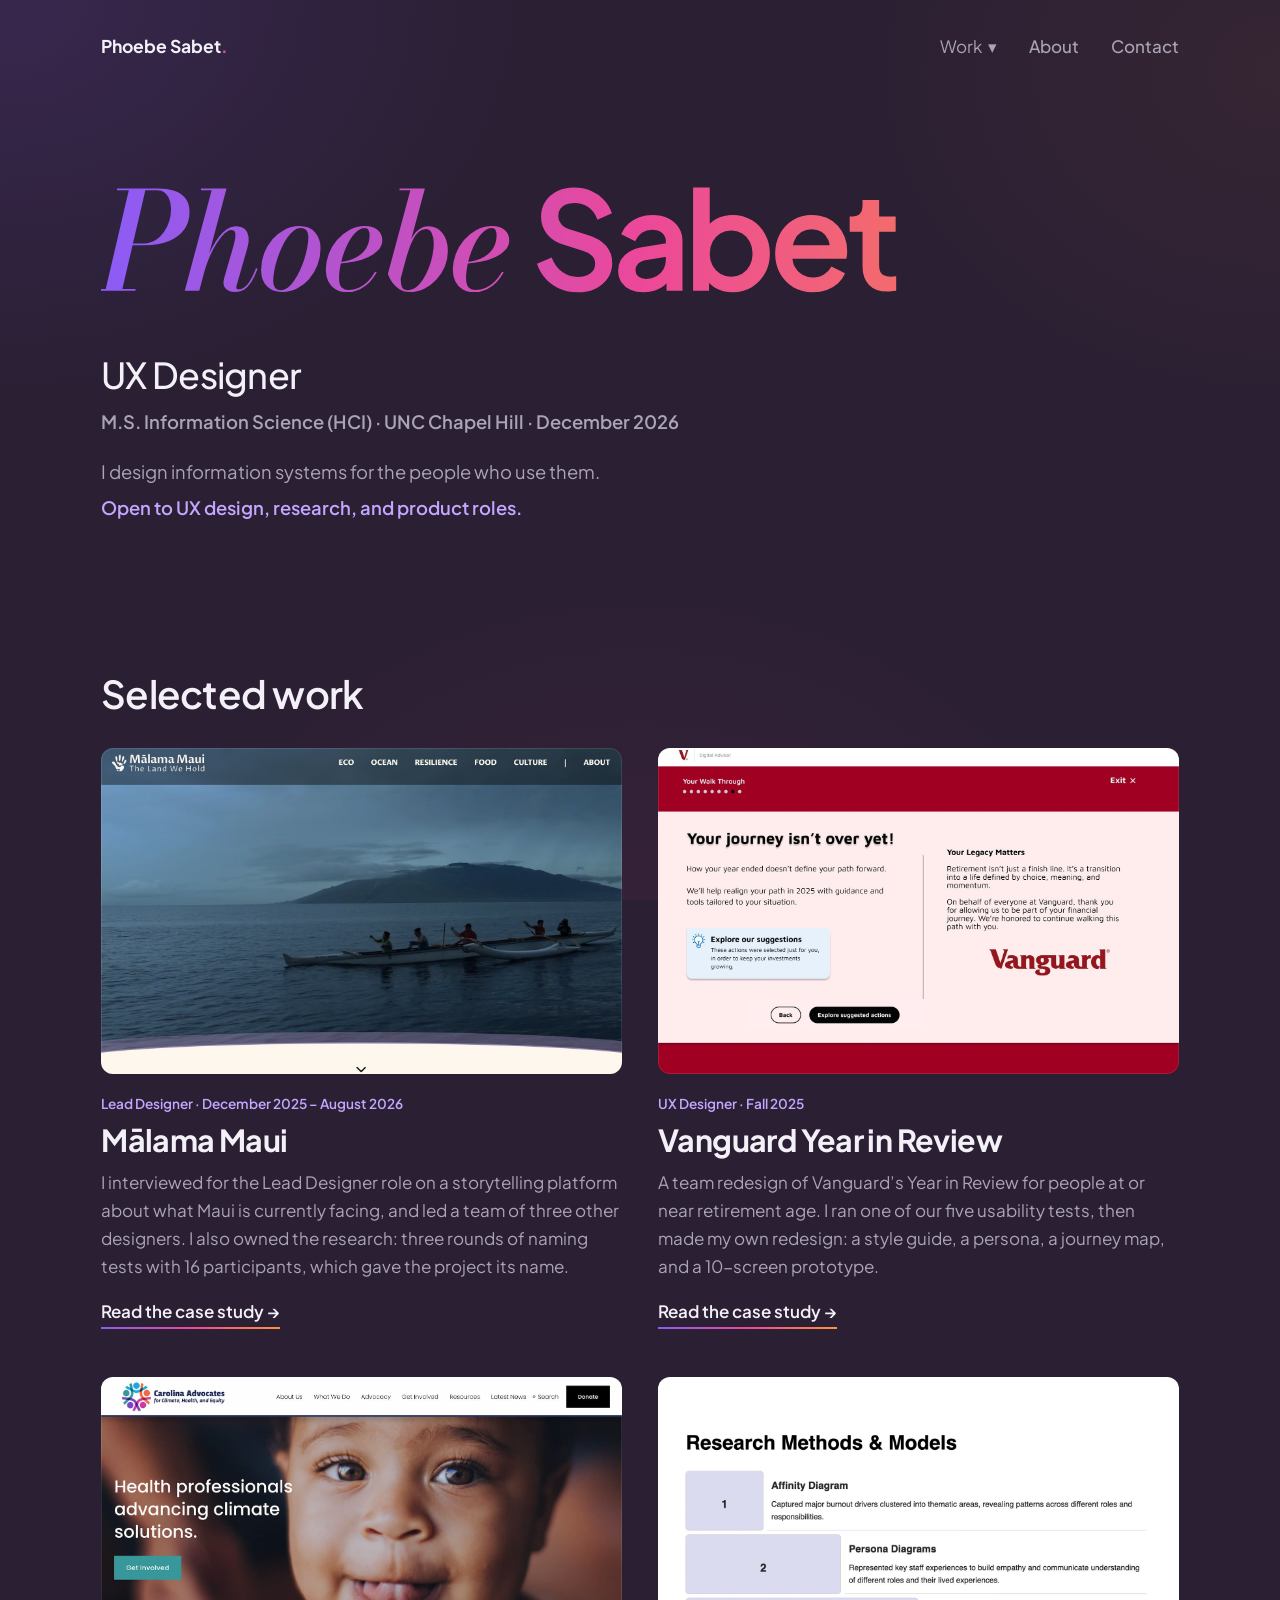
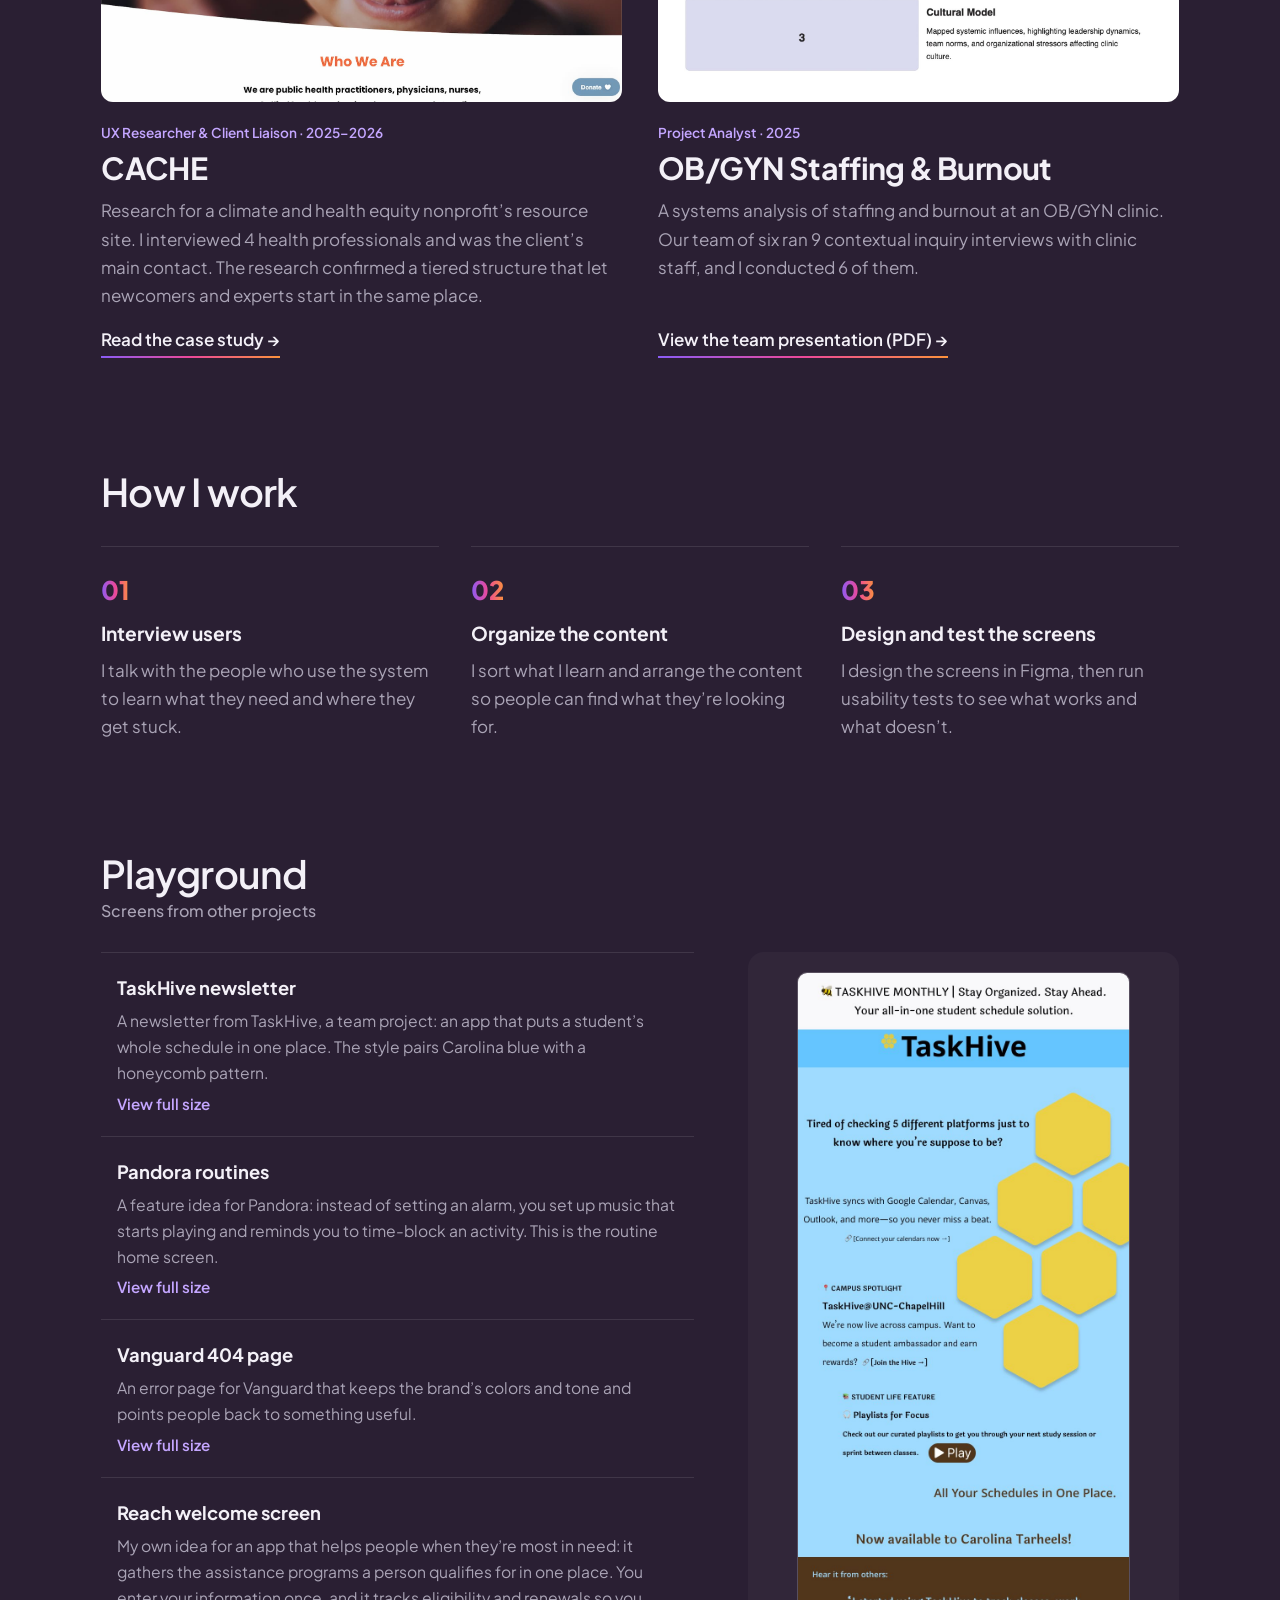
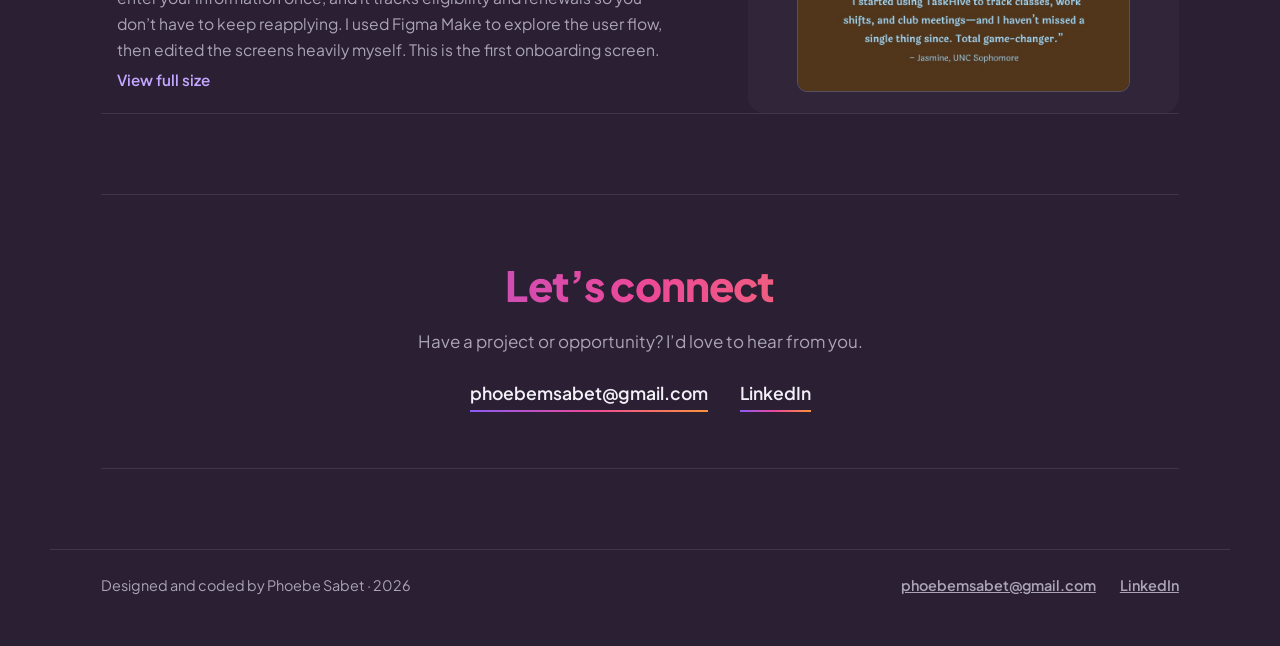
==== index.html @ e4da4748 "Add files via upload" ====
<!DOCTYPE html>
<html lang="en">
<head>
  <meta charset="utf-8">
  <meta name="viewport" content="width=device-width, initial-scale=1, viewport-fit=cover">
  <title>Phoebe Sabet | UX Design Portfolio</title>
  <meta name="description" content="Portfolio of Phoebe Sabet, a UX designer finishing an M.S. in Information Science (HCI) at UNC Chapel Hill.">
  <link rel="preconnect" href="https://fonts.googleapis.com">
  <link rel="preconnect" href="https://fonts.gstatic.com" crossorigin>
  <link rel="stylesheet" href="https://fonts.googleapis.com/css2?family=Bodoni+Moda:ital,opsz,wght@1,6..96,500&amp;family=Plus+Jakarta+Sans:wght@400;500;600;700;800&amp;display=swap">
  <link rel="stylesheet" href="css/site.css">
</head>
<body>

  <header class="wrap site-header">
    <a class="logo" href="index.html">Phoebe Sabet<span>.</span></a>
    <nav aria-label="Main">
      <ul>
        <li class="has-menu"><button type="button" class="menu-btn" aria-expanded="false" aria-controls="workmenu">Work <span aria-hidden="true">▾</span></button><ul class="menu" id="workmenu"><li><a href="malama-maui.html"><b>Mālama Maui</b><span>Design and research lead for a storytelling platform</span></a></li><li><a href="vanguard.html"><b>Vanguard Year in Review</b><span>A clearer year-end summary for people near retirement</span></a></li><li><a href="cache.html"><b>CACHE</b><span>Research for a climate and health equity resource site</span></a></li><li class="menu-all"><a href="index.html#work">All work →</a></li></ul></li>
        <li><a href="about.html">About</a></li>
        <li><a href="about.html#contact">Contact</a></li>
      </ul>
    </nav>
  </header>

  <main class="wrap">
    <section class="home-hero" aria-labelledby="name">
      <h1 class="name" id="name"><span class="n-first">Phoebe</span> <span class="n-last">Sabet</span></h1>
      <p class="intro">UX Designer</p>
      <p class="cred">M.S. Information Science (HCI) · UNC Chapel Hill · December 2026</p>
      <p class="sub">I design information systems for the people who use them.</p>
      <p class="open">Open to UX design, research, and product roles.</p>
    </section>

    <section id="work" aria-labelledby="work-heading">
      <h2 class="sec-label" id="work-heading">Selected work</h2>
      <div class="selected">
        <article class="sw">
          <a class="sw-img" href="malama-maui.html" tabindex="-1" aria-hidden="true"><img src="images/malama-hero.jpg" width="1600" height="1037" alt=""></a>
          <div class="sw-text">
            <p class="sw-meta">Lead Designer · December 2025 – August 2026</p>
            <h3><a href="malama-maui.html">Mālama Maui</a></h3>
            <p>I interviewed for the Lead Designer role on a storytelling platform about what Maui is currently facing, and led a team of three other designers. I also owned the research: three rounds of naming tests with 16 participants, which gave the project its name.</p>
            <a class="more" href="malama-maui.html">Read the case study →</a>
          </div>
        </article>
        <article class="sw">
          <a class="sw-img" href="vanguard.html" tabindex="-1" aria-hidden="true"><img src="images/vanguard-thank-you.jpg" width="1600" height="1039" loading="lazy" alt=""></a>
          <div class="sw-text">
            <p class="sw-meta">UX Designer · Fall 2025</p>
            <h3><a href="vanguard.html">Vanguard Year in Review</a></h3>
            <p>A team redesign of Vanguard’s Year in Review for people at or near retirement age. I ran one of our five usability tests, then made my own redesign: a style guide, a persona, a journey map, and a 10-screen prototype.</p>
            <a class="more" href="vanguard.html">Read the case study →</a>
          </div>
        </article>
        <article class="sw">
          <a class="sw-img" href="cache.html" tabindex="-1" aria-hidden="true"><img src="images/cache.jpg" width="1600" height="986" loading="lazy" alt=""></a>
          <div class="sw-text">
            <p class="sw-meta">UX Researcher &amp; Client Liaison · 2025–2026</p>
            <h3><a href="cache.html">CACHE</a></h3>
            <p>Research for a climate and health equity nonprofit’s resource site. I interviewed 4 health professionals and was the client’s main contact. The research confirmed a tiered structure that let newcomers and experts start in the same place.</p>
            <a class="more" href="cache.html">Read the case study →</a>
          </div>
        </article>
        <article class="sw">
          <a class="sw-img" href="docs/blueprint-advisors-presentation.pdf" target="_blank" rel="noopener" tabindex="-1" aria-hidden="true"><img src="images/obgyn-methods.jpg" width="1600" height="1000" loading="lazy" alt=""></a>
          <div class="sw-text">
            <p class="sw-meta">Project Analyst · 2025</p>
            <h3><a href="docs/blueprint-advisors-presentation.pdf" target="_blank" rel="noopener">OB/GYN Staffing &amp; Burnout</a></h3>
            <p>A systems analysis of staffing and burnout at an OB/GYN clinic. Our team of six ran 9 contextual inquiry interviews with clinic staff, and I conducted 6 of them.</p>
            <a class="more" href="docs/blueprint-advisors-presentation.pdf" target="_blank" rel="noopener">View the team presentation (PDF) →</a>
          </div>
        </article>
      </div>
    </section>

    <section class="home-sec" aria-labelledby="how">
      <h2 class="sec-label" id="how">How I work</h2>
      <ol class="steps">
        <li><span>01</span><h3>Interview users</h3><p>I talk with the people who use the system to learn what they need and where they get stuck.</p></li>
        <li><span>02</span><h3>Organize the content</h3><p>I sort what I learn and arrange the content so people can find what they’re looking for.</p></li>
        <li><span>03</span><h3>Design and test the screens</h3><p>I design the screens in Figma, then run usability tests to see what works and what doesn’t.</p></li>
      </ol>
    </section>

    <section class="home-sec" aria-labelledby="playground">
      <h2 class="sec-label" id="playground">Playground <span class="sec-note">Screens from other projects</span></h2>
      <p class="swipe-hint">Swipe sideways to see more →</p>
      <ul class="design-list">
        <li class="design">
          <a class="design-link" href="images/playground/taskhive-newsletter.jpg" target="_blank" rel="noopener">
            <span class="design-name">TaskHive newsletter</span>
            <span class="design-line">A newsletter from TaskHive, a team project: an app that puts a student’s whole schedule in one place. The style pairs Carolina blue with a honeycomb pattern.</span>
            <span class="design-open">View full size</span>
          </a>
          <figure class="design-preview"><img src="images/playground/taskhive-newsletter.jpg" width="786" height="1704" loading="lazy" alt="TaskHive newsletter with a Carolina blue background and yellow honeycomb shapes"></figure>
        </li>
        <li class="design">
          <a class="design-link" href="images/playground/pandora-routines.jpg" target="_blank" rel="noopener">
            <span class="design-name">Pandora routines</span>
            <span class="design-line">A feature idea for Pandora: instead of setting an alarm, you set up music that starts playing and reminds you to time-block an activity. This is the routine home screen.</span>
            <span class="design-open">View full size</span>
          </a>
          <figure class="design-preview"><img src="images/playground/pandora-routines.jpg" width="640" height="1136" loading="lazy" alt="Pandora screen listing routines such as Morning Music and Workout Boost"></figure>
        </li>
        <li class="design">
          <a class="design-link" href="images/playground/vanguard-404.jpg" target="_blank" rel="noopener">
            <span class="design-name">Vanguard 404 page</span>
            <span class="design-line">An error page for Vanguard that keeps the brand’s colors and tone and points people back to something useful.</span>
            <span class="design-open">View full size</span>
          </a>
          <figure class="design-preview"><img src="images/playground/vanguard-404.jpg" width="800" height="1587" loading="lazy" alt="Vanguard 404 error page with an illustration and a button"></figure>
        </li>
        <li class="design">
          <a class="design-link" href="images/playground/reach-welcome.jpg" target="_blank" rel="noopener">
            <span class="design-name">Reach welcome screen</span>
            <span class="design-line">My own idea for an app that helps people when they’re most in need: it gathers the assistance programs a person qualifies for in one place. You enter your information once, and it tracks eligibility and renewals so you don’t have to keep reapplying. I used Figma Make to explore the user flow, then edited the screens heavily myself. This is the first onboarding screen.</span>
            <span class="design-open">View full size</span>
          </a>
          <figure class="design-preview"><img src="images/playground/reach-welcome.jpg" width="800" height="1273" loading="lazy" alt="Reach app welcome screen with an orange hands icon and a green Get Started button"></figure>
        </li>
      </ul>
    </section>

    <section class="contact-panel" aria-labelledby="connect">
      <h2 id="connect">Let’s connect</h2>
      <p>Have a project or opportunity? I’d love to hear from you.</p>
      <div class="links">
        <a href="mailto:phoebemsabet@gmail.com">phoebemsabet@gmail.com</a>
        <a href="https://www.linkedin.com/in/phoebe-sabet-007aa7296/" target="_blank" rel="noopener">LinkedIn</a>
      </div>
    </section>
  </main>

  <footer class="wrap site-footer">
    <p>Designed and coded by Phoebe Sabet · 2026</p>
    <ul>
      <li><a href="mailto:phoebemsabet@gmail.com">phoebemsabet@gmail.com</a></li>
      <li><a href="https://www.linkedin.com/in/phoebe-sabet-007aa7296/" target="_blank" rel="noopener">LinkedIn</a></li>
    </ul>
  </footer>

<script>
(function(){var li=document.querySelector('.has-menu');if(!li)return;var b=li.querySelector('.menu-btn');
function set(o){li.classList.toggle('open',o);b.setAttribute('aria-expanded',o?'true':'false');}
b.addEventListener('click',function(e){e.stopPropagation();set(!li.classList.contains('open'));});
document.addEventListener('click',function(e){if(!li.contains(e.target))set(false);});
document.addEventListener('keydown',function(e){if(e.key==='Escape'&&li.classList.contains('open')){set(false);b.focus();}});
li.addEventListener('focusout',function(e){if(!li.contains(e.relatedTarget))set(false);});})();
</script>
</body>
</html>
---- css/site.css ----
/* Phoebe Sabet portfolio — warm theme: violet to orange */
:root{
  --bg:#ffffff; --ink:#111114; --muted:#5d5d66; --line:#ececf0;
  --accent:#6a2bd9; --on-accent:#ffffff;
  --p1:#f1eafd; --p2:#fde8f0; --p3:#feeee2; --p4:#fff3df;
  --name-grad:linear-gradient(90deg,#6a2bd9 0%,#d6246e 55%,#f26b1d 100%);
  --shadow:rgba(20,10,40,.14);
  --font:"Plus Jakarta Sans",Helvetica,Arial,sans-serif;
  color-scheme:light;
  box-sizing:border-box;
  padding-top:env(safe-area-inset-top,0px);
  padding-bottom:env(safe-area-inset-bottom,0px);
}
@media (prefers-color-scheme:dark){
  :root:not([data-theme="light"]){
    --bg:#111114; --ink:#f2f2f5; --muted:#a9a9b3; --line:#26262c; --accent:#b38bff; --on-accent:#111114;
    --p1:#261b3b; --p2:#3a1a2a; --p3:#3a2414; --p4:#3a2a12;
    --name-grad:linear-gradient(90deg,#b38bff 0%,#ff6fa8 55%,#ff9a5c 100%);
    --shadow:rgba(0,0,0,.5); color-scheme:dark;
  }
}
:root[data-theme="dark"]{
  --bg:#111114; --ink:#f2f2f5; --muted:#a9a9b3; --line:#26262c; --accent:#b38bff; --on-accent:#111114;
  --p1:#261b3b; --p2:#3a1a2a; --p3:#3a2414; --p4:#3a2a12;
  --name-grad:linear-gradient(90deg,#b38bff 0%,#ff6fa8 55%,#ff9a5c 100%);
  --shadow:rgba(0,0,0,.5); color-scheme:dark;
}
html{scroll-padding-top:env(safe-area-inset-top,0px)}
*,*::before,*::after{box-sizing:border-box}
body{margin:0;background:var(--bg);color:var(--ink);font-family:var(--font);font-size:1.0625rem;line-height:1.65}
img{display:block;max-width:100%;height:auto}
a{color:var(--ink)}
a:hover{color:var(--accent)}
a:focus-visible{outline:3px solid var(--accent);outline-offset:3px}
.wrap{max-width:1180px;margin:0 auto;padding:0 clamp(20px,4vw,56px)}
.narrow>*,p.narrow{max-width:760px}

/* header + footer */
.site-header{display:flex;justify-content:space-between;align-items:center;flex-wrap:wrap;gap:1rem;padding-top:1.75rem;padding-bottom:1.75rem}
.logo{font-weight:700;font-size:1.1rem;text-decoration:none}
.logo span{background:var(--name-grad);-webkit-background-clip:text;background-clip:text;color:transparent}
.site-header nav ul{display:flex;gap:2rem;list-style:none;margin:0;padding:0}
.site-header nav a{position:relative;display:inline-block;padding:.25rem 0;text-decoration:none;font-weight:500;color:var(--muted);transition:color .2s ease}
.site-header nav a::after{content:"";position:absolute;left:0;right:0;bottom:-2px;height:2px;border-radius:2px;background:var(--name-grad);transform:scaleX(0);transform-origin:left;transition:transform .25s ease}
.site-header nav a:hover,.site-header nav a:focus-visible,.site-header nav a[aria-current="page"]{color:var(--ink)}
.site-header nav a:hover::after,.site-header nav a:focus-visible::after,.site-header nav a[aria-current="page"]::after{transform:scaleX(1)}
@media (prefers-reduced-motion:reduce){.site-header nav a,.site-header nav a::after{transition:none}}
.site-footer{display:flex;justify-content:space-between;flex-wrap:wrap;gap:1rem;border-top:1px solid var(--line);margin-top:5rem;padding-top:1.5rem;padding-bottom:3rem;color:var(--muted);font-size:.9rem}
.site-footer p{margin:0}
.site-footer ul{display:flex;gap:1.5rem;list-style:none;margin:0;padding:0}
.site-footer a{color:var(--muted);font-weight:600}

/* case study */
.cs-hero{padding-top:clamp(2rem,6vw,4.5rem);padding-bottom:2.5rem}
.eyebrow{color:var(--accent);font-weight:600;font-size:.9rem;margin:0 0 .75rem}
.cs-hero h1{margin:0;font-size:clamp(2.4rem,6vw,4.5rem);font-weight:800;letter-spacing:-.035em;line-height:1.02}
.cs-hero .summary{font-size:clamp(1.2rem,2vw,1.45rem);line-height:1.45;margin:1.25rem 0 0;max-width:40ch;color:var(--muted)}
.cs-cover{border-radius:16px;background:var(--p1);padding:clamp(1.25rem,4vw,3.5rem)}
.cs-cover img{border-radius:10px;box-shadow:0 18px 40px var(--shadow)}
.glance{display:grid;gap:1.5rem 2.5rem;margin:3rem 0 0;padding:0}
.glance div{border-top:1px solid var(--line);padding-top:1rem}
.glance dt{font-size:.8rem;text-transform:uppercase;letter-spacing:.08em;font-weight:600;color:var(--muted)}
.glance dd{margin:.35rem 0 0}
.cs-section{padding-top:clamp(3rem,7vw,5rem)}
.cs-section h2{margin:0 0 1rem;font-size:clamp(1.6rem,3vw,2.2rem);font-weight:700;letter-spacing:-.02em}
.cs-section p{margin:0 0 1rem}
.cs-section ul{padding-left:1.2rem;margin:0}
.cs-section li{margin-bottom:.6rem}
.callout{border-left:4px solid var(--accent);padding:.25rem 0 .25rem 1.25rem;font-size:1.15rem;margin:1.5rem 0}

/* figures */
.figs{display:grid;gap:1.5rem;margin-top:1.5rem}
figure{margin:0}
figure img{border-radius:10px;border:1px solid var(--line)}
.fig-narrow{max-width:720px}
figcaption{font-size:.9rem;color:var(--muted);margin-top:.6rem}
.placeholder{display:flex;align-items:center;justify-content:center;text-align:center;aspect-ratio:16/10;border:2px dashed var(--line);border-radius:10px;background:var(--p3);color:var(--muted);font-weight:600;padding:1rem}

/* decisions table */
.table-scroll{overflow-x:auto;margin-top:1.5rem;border:1px solid var(--line);border-radius:12px}
table{border-collapse:collapse;width:100%;min-width:640px;font-size:.98rem}
th,td{text-align:left;vertical-align:top;padding:.9rem 1rem;border-bottom:1px solid var(--line)}
thead th{background:var(--p1);font-size:.85rem;text-transform:uppercase;letter-spacing:.06em}
tbody tr:last-child td{border-bottom:none}
td:last-child{color:var(--accent);font-weight:600;white-space:nowrap}

.button{display:inline-block;background:var(--accent);color:var(--on-accent);text-decoration:none;font-weight:600;padding:.85rem 1.4rem;border-radius:8px;margin-top:.5rem}
.button:hover{color:var(--on-accent);filter:brightness(1.1)}
.cs-next{display:flex;justify-content:space-between;gap:1rem;flex-wrap:wrap;margin-top:4rem;padding:1.5rem;border-radius:12px;background:var(--p2);font-weight:600}
.cs-next a{text-decoration:none}

@media (min-width:800px){
  .glance{grid-template-columns:repeat(4,1fr)}
  .figs.two{grid-template-columns:1fr 1fr;align-items:start}
}

/* about + contact */
.about{display:grid;gap:clamp(2rem,5vw,4rem);padding-top:clamp(2rem,6vw,4.5rem);align-items:start}
.about h1{margin:0 0 1.5rem;font-size:clamp(2.4rem,6vw,4.5rem);font-weight:800;letter-spacing:-.035em;line-height:1.02}
.about-text p{margin:0 0 1.25rem;font-size:1.15rem;max-width:60ch}
.about-side img{width:min(100%,260px);border-radius:50%;border:none}
.facts{margin:1.75rem 0 0}
.facts div{border-top:1px solid var(--line);padding:.9rem 0}
.facts dt{font-size:.8rem;text-transform:uppercase;letter-spacing:.08em;font-weight:600;color:var(--muted)}
.facts dd{margin:.3rem 0 0}
.contact-panel{margin-top:clamp(3rem,7vw,5rem);border-radius:16px;background:var(--p2);padding:clamp(1.75rem,5vw,3.5rem);text-align:center}
.contact-panel h2{margin:0 0 .5rem;font-size:clamp(1.8rem,3.4vw,2.6rem);letter-spacing:-.02em}
.contact-panel p{margin:0 0 1.5rem;color:var(--muted)}
.contact-panel .links{display:flex;justify-content:center;flex-wrap:wrap;gap:1rem 2rem;font-weight:600;font-size:1.1rem}
.contact-panel .links a{text-decoration:none;border-bottom:2px solid var(--accent);padding-bottom:2px}
@media (min-width:900px){.about{grid-template-columns:1.6fr 1fr}.about-side{position:sticky;top:2rem}}

/* home */
.home-hero{padding-top:clamp(2rem,6vw,5rem);padding-bottom:clamp(3rem,6vw,5rem)}
.name{margin:0;font-weight:800;letter-spacing:-.045em;line-height:.95;font-size:clamp(3.2rem,11.5vw,10rem);padding-bottom:.08em;
  color:transparent;-webkit-text-stroke:1.5px var(--accent);
  background:var(--name-grad) left/0% 100% no-repeat;-webkit-background-clip:text;background-clip:text;
  animation:fillname 2.2s cubic-bezier(.6,0,.2,1) .3s forwards,unstroke .6s ease 2.4s forwards}
@keyframes fillname{to{background-size:100% 100%}}
@keyframes unstroke{to{-webkit-text-stroke-color:transparent}}
.intro{margin:2rem 0 0;font-size:clamp(1.5rem,2.8vw,2.3rem);font-weight:500;line-height:1.3;letter-spacing:-.02em;max-width:30ch}
.sub{margin:1.25rem 0 0;color:var(--muted);font-size:1.15rem}
.open{margin:.35rem 0 0;color:var(--accent);font-size:1.15rem;font-weight:600}
.sec-label{font-size:.85rem;text-transform:uppercase;letter-spacing:.1em;color:var(--muted);font-weight:600;margin:0 0 1.5rem}
.projs{display:grid;gap:clamp(1.25rem,3vw,2rem)}
.proj{display:grid;gap:2rem;align-items:center;border-radius:16px;padding:clamp(1.5rem,4vw,3.25rem)}
.proj.p0{background:var(--p1)}.proj.p1{background:var(--p2)}.proj.p2{background:var(--p3)}.proj.p3{background:var(--p4)}
.prole{font-size:.85rem;font-weight:600;color:var(--accent)}
.proj h3{margin:.35rem 0 .75rem;font-size:clamp(1.5rem,2.6vw,2.1rem);font-weight:700;letter-spacing:-.02em;line-height:1.15}
.proj p{margin:0 0 1.25rem;color:var(--muted)}
.proj .more{font-weight:600;text-decoration:none;border-bottom:2px solid var(--accent);padding-bottom:2px}
.proj .soon{font-size:.9rem;color:var(--muted);font-weight:600}
.pimg img{border-radius:10px;box-shadow:0 16px 36px var(--shadow);aspect-ratio:16/10;object-fit:cover;width:100%}
.steps{list-style:none;margin:0;padding:0;display:grid;gap:2rem}
.steps span{display:inline-block;font-weight:700;color:var(--accent);margin-bottom:.4rem}
.steps h3{margin:0 0 .4rem;font-size:1.2rem}
.steps p{margin:0;color:var(--muted)}
.home-sec{padding-top:clamp(4rem,8vw,6rem)}

.cred{margin:.5rem 0 0;font-size:1.15rem;font-weight:600;color:var(--muted)}
/* playground: swipeable strip on phones, list with hover preview on wide screens */
.design-list{margin:0;padding:0 0 1rem;list-style:none;display:flex;gap:1rem;overflow-x:auto;scroll-snap-type:x mandatory;scroll-padding-inline:0}
.design{flex:0 0 78%;max-width:340px;scroll-snap-align:start;display:flex;flex-direction:column;border:1px solid var(--line);border-radius:12px;overflow:hidden;background:var(--bg)}
.design-link{display:flex;flex-direction:column;gap:.3rem;padding:1rem 1.1rem 1.25rem;text-decoration:none;flex-grow:1}
.design-link:hover{background:var(--p1);color:var(--ink)}
.design-name{font-size:1.15rem;font-weight:700}
.design-line{max-width:60ch;color:var(--muted);font-size:.98rem}
.design-open{color:var(--accent);font-size:.95rem;font-weight:600;margin-top:auto;padding-top:.4rem}
.design-preview{display:flex;order:-1;justify-content:center;align-items:center;margin:0;height:260px;padding:1rem;background:var(--p3)}
.design-preview img{width:auto;max-height:100%;border-radius:8px;border:1px solid var(--line)}
.swipe-hint{margin:0 0 .75rem;color:var(--muted);font-size:.9rem}

@media (min-width:900px){
  .proj{grid-template-columns:1fr 1.25fr}
  .steps{grid-template-columns:repeat(3,1fr)}
  .swipe-hint{display:none}
  .design-list{display:block;overflow:visible;padding:0;position:relative;min-height:560px;border-bottom:1px solid var(--line)}
  .design{display:block;width:55%;max-width:none;border:0;border-top:1px solid var(--line);border-radius:0;overflow:visible;background:none}
  .design-link{padding:1.25rem 1rem}
  .design-open{margin-top:0;padding-top:0}
  .design-preview{order:0;align-items:flex-start;position:absolute;top:0;right:0;width:40%;height:100%;padding:1.25rem;border-radius:16px;visibility:hidden}
  .design-preview img{border-radius:10px}
  .design:hover .design-preview,.design:focus-within .design-preview{visibility:visible}
  .design-list:not(:hover):not(:focus-within) .design:first-child .design-preview{visibility:visible}
}
@media (prefers-reduced-motion:reduce){.name{animation:none;background-size:100% 100%;-webkit-text-stroke-color:transparent}}

/* stats row + embeds */
.stats{display:grid;gap:1rem;margin:1.5rem 0 0}
.stats div{border-radius:12px;background:var(--p1);padding:1rem 1.2rem}
.stats b{display:block;font-size:clamp(1.8rem,3vw,2.4rem);line-height:1.1;letter-spacing:-.02em;color:var(--accent)}
.stats span{font-size:.95rem;color:var(--muted)}
.embed{border:1px solid var(--line);border-radius:12px;padding:1rem;background:var(--bg)}
.embed-fallback{display:block;padding:2rem 1rem;text-align:center;font-weight:600}
@media (min-width:800px){.stats{grid-template-columns:repeat(3,1fr)}}

/* findings cards */
.findings{display:grid;gap:1rem;margin-top:1.5rem}
.findings div{border-radius:12px;padding:1.2rem 1.3rem}
.findings div:nth-child(1){background:var(--p1)}.findings div:nth-child(2){background:var(--p2)}.findings div:nth-child(3){background:var(--p3)}
.findings h3{margin:0 0 .4rem;font-size:1.15rem}
.findings p{margin:0;font-size:1rem}
@media (min-width:800px){.findings{grid-template-columns:repeat(3,1fr)}}

/* ---------- Work dropdown ---------- */
.site-header nav ul{align-items:center}
.has-menu{position:relative}
.menu-btn{font:inherit;letter-spacing:inherit;text-transform:inherit;background:none;border:0;padding:.25rem 0;cursor:pointer;color:var(--muted);display:inline-flex;gap:.35rem;align-items:center}
.menu-btn:hover,.menu-btn[aria-expanded="true"],.menu-btn[data-current]{color:var(--ink)}
.menu-btn:focus-visible{outline:2px solid var(--accent);outline-offset:4px}
.site-header nav .menu{display:none;position:absolute;top:calc(100% + .6rem);left:50%;transform:translateX(-50%);z-index:20;width:min(320px,86vw);list-style:none;margin:0;padding:.5rem;border-radius:10px;background:var(--menu-bg);border:1px solid var(--line);box-shadow:0 18px 40px rgba(0,0,0,.18);text-transform:none;letter-spacing:0}
.site-header nav .has-menu.open .menu{display:block}
@media (hover:hover) and (pointer:fine){.site-header nav .has-menu:hover .menu{display:block}.has-menu::after{content:"";position:absolute;left:0;right:0;top:100%;height:.8rem}}
.menu li{display:block}
.site-header nav .menu a{display:flex;flex-direction:column;gap:.15rem;padding:.65rem .75rem;border-radius:7px;color:var(--ink);text-decoration:none;font-size:.95rem}
.site-header nav .menu a::after{display:none}
.site-header nav .menu a:hover,.site-header nav .menu a:focus-visible,.site-header nav .menu a[aria-current="page"]{background:var(--menu-hover)}
.menu b{font-weight:600}
.menu span{font-size:.85rem;color:var(--muted);line-height:1.35}
.menu-all a{font-size:.85rem!important;color:var(--accent)!important}

/* ---------- Selected work: one featured card over two ---------- */
.selected{display:grid;gap:1.5rem}
.sw{display:flex;flex-direction:column;overflow:hidden}
.sw-img{display:block}
.sw-img img{width:100%;aspect-ratio:16/10;object-fit:cover;display:block;transition:transform .5s ease}
.sw:hover .sw-img img{transform:scale(1.025)}
.sw-text{padding:1.4rem 1.5rem 1.6rem;display:flex;flex-direction:column;gap:.45rem}
.sw h3{margin:0;font-size:clamp(1.45rem,2.4vw,1.9rem);line-height:1.15}
.sw h3 a{text-decoration:none;color:inherit}
.sw-meta{margin:0;font-size:.85rem;color:var(--muted)}
.sw-text p:not(.sw-meta){margin:.2rem 0 .6rem}
.sw-also{margin-top:1.5rem}
.sw-also img{width:100%;aspect-ratio:16/10;object-fit:cover}
@media (min-width:860px){
  .selected{grid-template-columns:1fr 1fr}
  .sw-feature{grid-column:1/-1;flex-direction:row;align-items:stretch}
  .sw-feature .sw-text{flex:1 1 42%;justify-content:center;padding:2.2rem}
  .sw-feature .sw-img{flex:1 1 58%;order:2}
  .sw-feature .sw-img img{height:100%;aspect-ratio:auto;min-height:320px}
  .sw-also{flex-direction:row;align-items:center}
  .sw-also img{width:min(36%,380px);flex:none;aspect-ratio:16/10}
}

/* ---------- Case studies: facts fixed on the left, story scrolls on the right ---------- */
.cs-layout{display:grid;gap:2.5rem;padding-top:clamp(2rem,5vw,3.5rem)}
.cs-sticky .eyebrow{margin-bottom:.9rem}
.cs-sticky h1{margin:0;line-height:1.02}
.cs-sticky .summary{margin:1rem 0 0;font-size:1.05rem;line-height:1.55}
.cs-sticky .glance{grid-template-columns:1fr!important;gap:1rem;margin-top:1.75rem}
.cs-body{min-width:0}
.cs-body .wrap{max-width:none;padding-left:0;padding-right:0}
.cs-body .narrow>*,.cs-body p.narrow{max-width:68ch}
.cs-body .cs-cover{margin:0}
.cs-body .cs-section:first-of-type{padding-top:clamp(2.5rem,5vw,3.5rem)}
@media (min-width:980px){
  .cs-layout{grid-template-columns:minmax(260px,330px) minmax(0,1fr);gap:clamp(2.5rem,5vw,4.5rem);align-items:start}
  .cs-aside{position:sticky;top:1.5rem;align-self:start;max-height:calc(100vh - 3rem);overflow:auto;padding-right:.25rem}
  .cs-sticky h1{font-size:clamp(2.4rem,3.6vw,3.4rem)}
}

:root{--menu-bg:var(--bg);--menu-hover:var(--p1)}
.sw{background:var(--bg);border:1px solid var(--line);border-radius:16px;box-shadow:0 14px 34px -22px var(--shadow)}
.selected .sw:nth-child(1){background:var(--p1);border-color:transparent}
.selected .sw:nth-child(2){background:var(--p2);border-color:transparent}
.selected .sw:nth-child(3){background:var(--p3);border-color:transparent}
.sw-also{background:var(--p4);border-color:transparent}
.sw-img{padding:14px 14px 0}.sw-img img{border-radius:10px}
.sw-feature .sw-img{padding:14px}
.sw-also img{margin:14px;border-radius:10px;width:calc(100% - 28px)}
.sw h3{font-weight:700;letter-spacing:-.02em}
.sw-meta{font-weight:600;color:var(--accent)}
.sw .more{align-self:flex-start;font-weight:600;text-decoration:none;border-bottom:2px solid var(--accent);padding-bottom:2px}
.cs-sticky h1{font-weight:800;letter-spacing:-.035em}
.cs-sticky .summary{color:var(--muted)}
.cs-sticky .glance div{border-top:1px solid var(--line);padding-top:.8rem}
@media (min-width:860px){.sw-also img{width:min(36%,380px);margin:14px}}

.cs-sticky h1{font-size:clamp(2.4rem,7vw,3.4rem)}
.cs-sticky .summary{color:var(--muted)}
@media (min-width:980px){.cs-sticky h1{font-size:clamp(2.4rem,3.6vw,3.4rem)}}

/* ===================== Midnight: the rainbow gradient on a dark, quiet page ===================== */
:root:not([data-theme="never"]){
  --bg:#0d0c11; --ink:#f3f0f7; --muted:#aaa4b6; --line:rgba(255,255,255,.09);
  --accent:#c4a6ff; --on-accent:#0d0c11;
  --p1:rgba(255,255,255,.035); --p2:rgba(255,255,255,.035); --p3:rgba(255,255,255,.035); --p4:rgba(255,255,255,.035);
  --name-grad:linear-gradient(90deg,#8b5cf6 0%,#ec4899 50%,#fb923c 100%);
  --shadow:rgba(0,0,0,.55); --menu-bg:#17151d; --menu-hover:rgba(255,255,255,.06);
  color-scheme:dark;
}
body{background:
  radial-gradient(60vw 45vw at 0% 0%,rgba(139,92,246,.13),transparent 70%),
  radial-gradient(50vw 40vw at 100% 8%,rgba(251,146,60,.07),transparent 70%),
  radial-gradient(60vw 50vw at 50% 110%,rgba(236,72,153,.06),transparent 70%),
  #0d0c11;background-attachment:fixed;color:var(--ink)}
a{color:var(--ink)}a:hover{color:#fff}
.gtext,.stats b,.steps span,.contact-panel h2,.sw-feature h3 a:hover{background:var(--name-grad);-webkit-background-clip:text;background-clip:text;color:transparent}
.glink,.sw .more,.proj .more,.contact-panel .links a,.cs-next a{color:var(--ink);text-decoration:none;border:0;padding-bottom:4px;background:var(--name-grad) left bottom/100% 2px no-repeat}
.glink:hover,.sw .more:hover,.contact-panel .links a:hover,.cs-next a:hover{color:#fff;background-size:100% 3px}

/* home */
.sub{color:var(--muted)}
.open{color:var(--accent)}
.selected{gap:3rem 2.25rem}
.sw,.selected .sw:nth-child(1),.selected .sw:nth-child(2),.selected .sw:nth-child(3),.sw-also{background:transparent;border:0;border-radius:0;box-shadow:none}
.sw-img,.sw-feature .sw-img{padding:0}
.sw-img img,.sw-also img{border-radius:12px;outline:1px solid var(--line);outline-offset:-1px;margin:0}
.sw-also img{width:100%}
.sw-text{padding:1.2rem 0 0}
.sw-feature .sw-text{padding:0 2.5rem 0 0}
.sw h3{font-weight:700;letter-spacing:-.02em}
.sw-meta{color:var(--accent);font-weight:600}
.sw-text p:not(.sw-meta){color:var(--muted)}
.sw-also{margin-top:3rem;padding-top:2.5rem;border-top:1px solid var(--line)}
.steps li{background:transparent;border:0;border-top:1px solid var(--line);border-radius:0;padding:1.4rem 0 0}
.steps span{font-size:1.6rem;font-weight:800}
.steps p{color:var(--muted)}
.design{background:transparent;border-color:var(--line)}
.design-link:hover{background:rgba(255,255,255,.04)}
.design-preview{background:rgba(255,255,255,.03)}
.swipe-hint{color:var(--muted)}

/* case studies */
.cs-cover{background:transparent;padding:0;border-radius:0}
.cs-cover img{border-radius:12px;box-shadow:none;outline:1px solid var(--line);outline-offset:-1px}
figure img{border:0;outline:1px solid var(--line);outline-offset:-1px}
figcaption{color:var(--muted)}
.cs-sticky .eyebrow{color:var(--accent)}
.placeholder{background:rgba(255,255,255,.03);border-color:var(--line)}
.table-scroll{border-color:var(--line)}
thead th{background:transparent;color:var(--accent)}
td:last-child{color:var(--accent)}
.callout{border-left:3px solid;border-image:var(--name-grad) 1;border-image-source:linear-gradient(180deg,#8b5cf6,#ec4899,#fb923c)}
.stats div{background:transparent;border-top:1px solid var(--line);border-radius:0;padding:1rem 0 0}
.stats b{font-weight:800}
.findings div,.findings div:nth-child(1),.findings div:nth-child(2),.findings div:nth-child(3){background:transparent;border-radius:0;padding:1.1rem 0 0;border-top:2px solid;border-image:var(--name-grad) 1}
.findings p{color:var(--muted)}
.embed{background:transparent;border-color:var(--line)}
.button{background:var(--name-grad);color:#0d0c11;font-weight:700}
.button:hover{color:#0d0c11;filter:brightness(1.1)}
.cs-next{background:transparent;border-top:1px solid var(--line);border-bottom:1px solid var(--line);border-radius:0;padding:1.4rem 0}

/* about + contact */
.contact-panel{background:transparent;border-top:1px solid var(--line);border-bottom:1px solid var(--line);border-radius:0}
.contact-panel h2{font-weight:800}
.contact-panel p{color:var(--muted)}
.facts dt{color:var(--accent)}
.site-footer{border-top-color:var(--line)}

/* featured card: side by side only on large screens; image first everywhere else */
@media (max-width:1099px){
  .sw-feature{flex-direction:column}
  .sw-feature .sw-img{order:-1;flex:none}
  .sw-feature .sw-img img{height:auto;aspect-ratio:16/10;min-height:0}
  .sw-feature .sw-text{flex:none;padding:1.2rem 0 0}
}

/* Aubergine: the background color, chosen from the comparison */
:root:not([data-theme="never"]){--bg:#2a1f33;--menu-bg:#352841;--menu-hover:rgba(255,255,255,.07);--line:rgba(255,255,255,.1)}
body{background:
  radial-gradient(60vw 45vw at 0% 0%,rgba(139,92,246,.14),transparent 70%),
  radial-gradient(50vw 40vw at 100% 8%,rgba(251,146,60,.06),transparent 70%),
  radial-gradient(60vw 50vw at 50% 110%,rgba(236,72,153,.07),transparent 70%),
  #2a1f33;background-attachment:fixed}

/* Work dropdown, refined: translucent aubergine glass, gradient edge, gentle entrance */
.site-header nav .menu{background:rgba(52,38,64,.95);-webkit-backdrop-filter:blur(24px) saturate(1.2);backdrop-filter:blur(24px) saturate(1.2);border:1px solid rgba(255,255,255,.1);border-radius:14px;padding:.5rem;overflow:hidden;box-shadow:0 24px 50px -14px rgba(10,4,18,.65),0 0 40px -20px rgba(139,92,246,.45)}
.site-header nav .menu::before{content:"";position:absolute;left:0;right:0;top:0;height:2px;background:var(--name-grad)}
.site-header nav .has-menu.open .menu,.site-header nav .has-menu:hover .menu{animation:menu-in .2s ease-out}
@keyframes menu-in{from{opacity:0;transform:translate(-50%,-6px)}to{opacity:1;transform:translate(-50%,0)}}
.site-header nav .menu a{position:relative;padding:.7rem .85rem .7rem 1rem;border-radius:9px;transition:background .2s}
.site-header nav .menu a::before{content:"";position:absolute;left:.3rem;top:.75rem;bottom:.75rem;width:2px;border-radius:2px;background:linear-gradient(180deg,#8b5cf6,#ec4899,#fb923c);opacity:0;transition:opacity .2s}
.site-header nav .menu a:hover,.site-header nav .menu a:focus-visible,.site-header nav .menu a[aria-current="page"]{background:rgba(255,255,255,.07)}
.site-header nav .menu a:hover::before,.site-header nav .menu a:focus-visible::before,.site-header nav .menu a[aria-current="page"]::before{opacity:1}
.site-header nav .menu b{color:var(--ink)}
.site-header nav .menu span{color:var(--muted)}
.site-header nav .menu-all{margin-top:.35rem;padding-top:.35rem;border-top:1px solid rgba(255,255,255,.1)}
.site-header nav .menu-all a{color:var(--accent)!important}
.menu-btn span{transition:transform .2s;display:inline-block}
.has-menu.open .menu-btn span,.has-menu:hover .menu-btn span{transform:rotate(180deg)}
@media (prefers-reduced-motion:reduce){.site-header nav .menu{animation:none!important}.menu-btn span{transition:none}}

/* Name: elegant italic "Phoebe" + clean sans "Sabet", still filled with the gradient */
.name{font-weight:600;letter-spacing:-.03em;line-height:1;font-size:clamp(3.2rem,10.5vw,9rem)}
.n-first{font-family:"Bodoni Moda",Didot,Georgia,serif;font-style:italic;font-weight:500;font-variation-settings:"opsz" 96;letter-spacing:-.01em}
.n-last{font-family:"Plus Jakarta Sans",system-ui,sans-serif;font-weight:600;letter-spacing:-.04em}

/* Section headings: a clear title with a short gradient rule */
.sec-label{position:relative;font-size:clamp(1.7rem,3.2vw,2.4rem);line-height:1.15;text-transform:none;letter-spacing:-.02em;color:var(--ink);font-weight:600;margin:0 0 2rem;padding-bottom:0}
.sec-note{display:block;margin-top:.35rem;font-size:1rem;font-weight:500;letter-spacing:0;color:var(--muted)}
.home-sec{padding-top:clamp(4.5rem,9vw,7rem)}
#work{padding-top:clamp(3rem,6vw,4.5rem)}

/* "Also" card: image and text side by side on wider screens */
@media (min-width:860px){
  .sw-also{flex-direction:row;align-items:center;gap:2.5rem}
  .sw-also img{width:min(40%,440px);flex:none}
  .sw-also .sw-text{flex:1;padding:0}
}


/* Selected work: an even 2×2 grid, every card image first; links share a baseline */
.selected{display:grid;gap:3rem 2.25rem}
@media (min-width:860px){.selected{grid-template-columns:1fr 1fr}}
.selected .sw{display:flex;flex-direction:column;height:100%}
.selected .sw-text{flex:1}
.selected .sw .more{margin-top:auto}


/* About: photo beside the heading; text and facts start on the same line */
.about{display:block;padding-top:clamp(2rem,6vw,4.5rem)}
.about-head{display:flex;align-items:center;gap:clamp(1.25rem,3vw,2rem);margin-bottom:clamp(2rem,4vw,3rem)}
.about-head img{width:clamp(96px,14vw,150px);height:auto;aspect-ratio:1;object-fit:cover;border-radius:50%;flex:none;margin:0;border:0;outline:0}
.about-head h1{margin:0}
.about-cols{display:grid;gap:2.5rem}
.about-text p:last-child{margin-bottom:0}
.about-side{position:static}
.about-side .facts{margin:0}
.facts div:first-child{border-top:0;padding-top:0}
.facts div:last-child{padding-bottom:0}
@media (min-width:900px){
  .about{grid-template-columns:none}
  .about-cols{grid-template-columns:minmax(0,1.6fr) minmax(0,1fr);gap:clamp(2.5rem,5vw,4.5rem);align-items:start}
  .about-side{position:static}
}
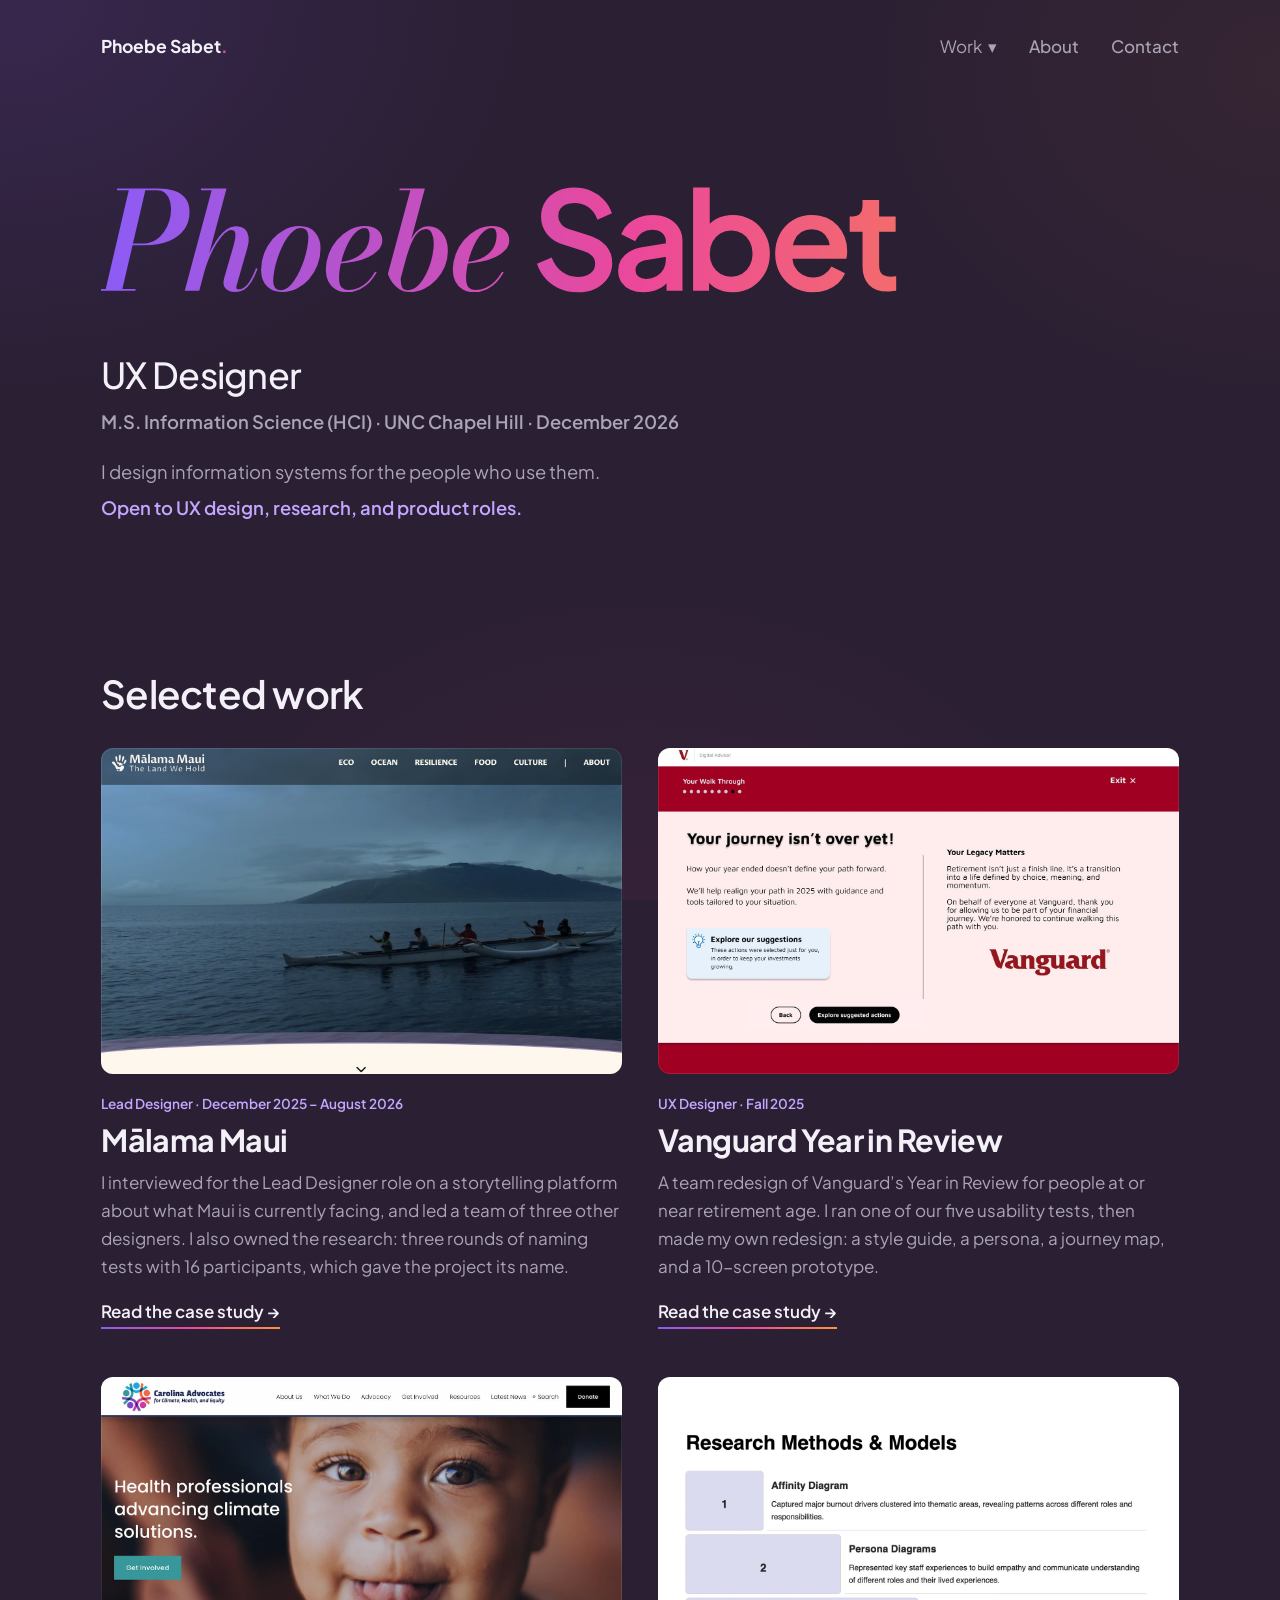
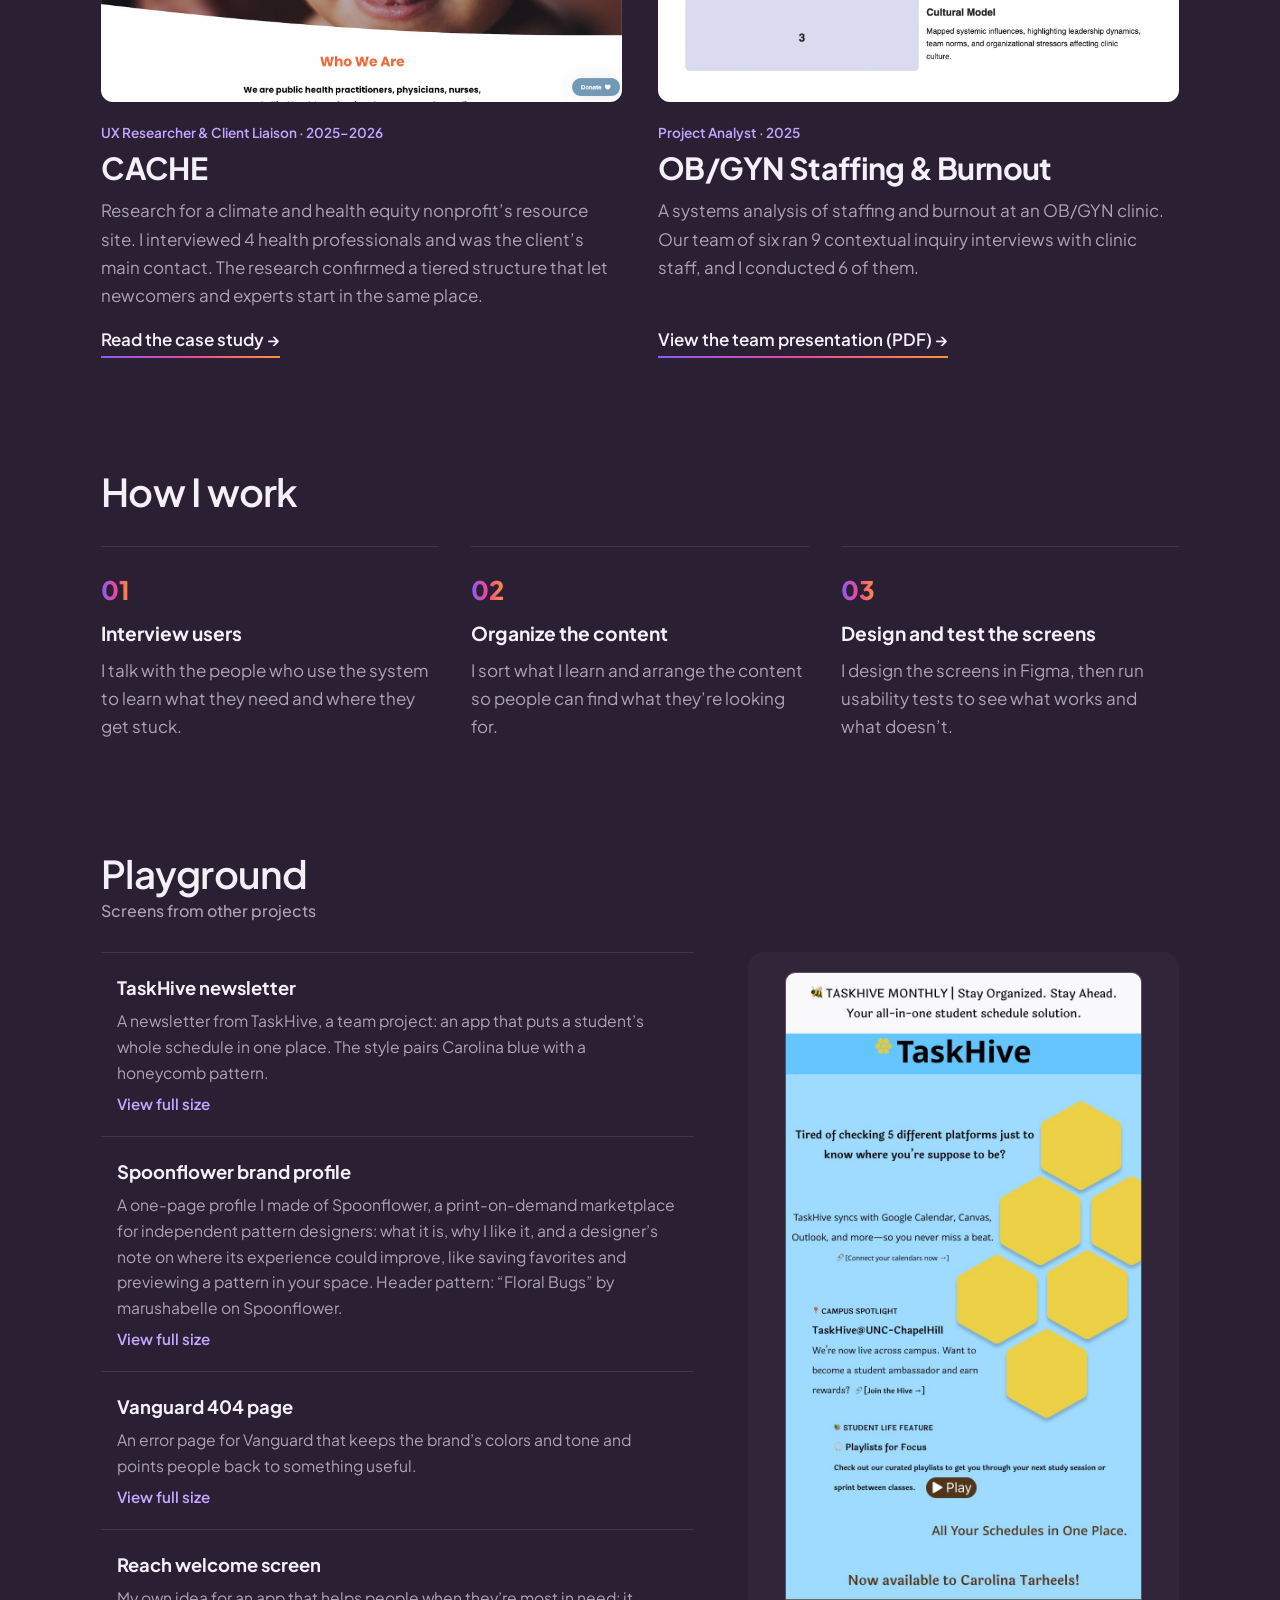
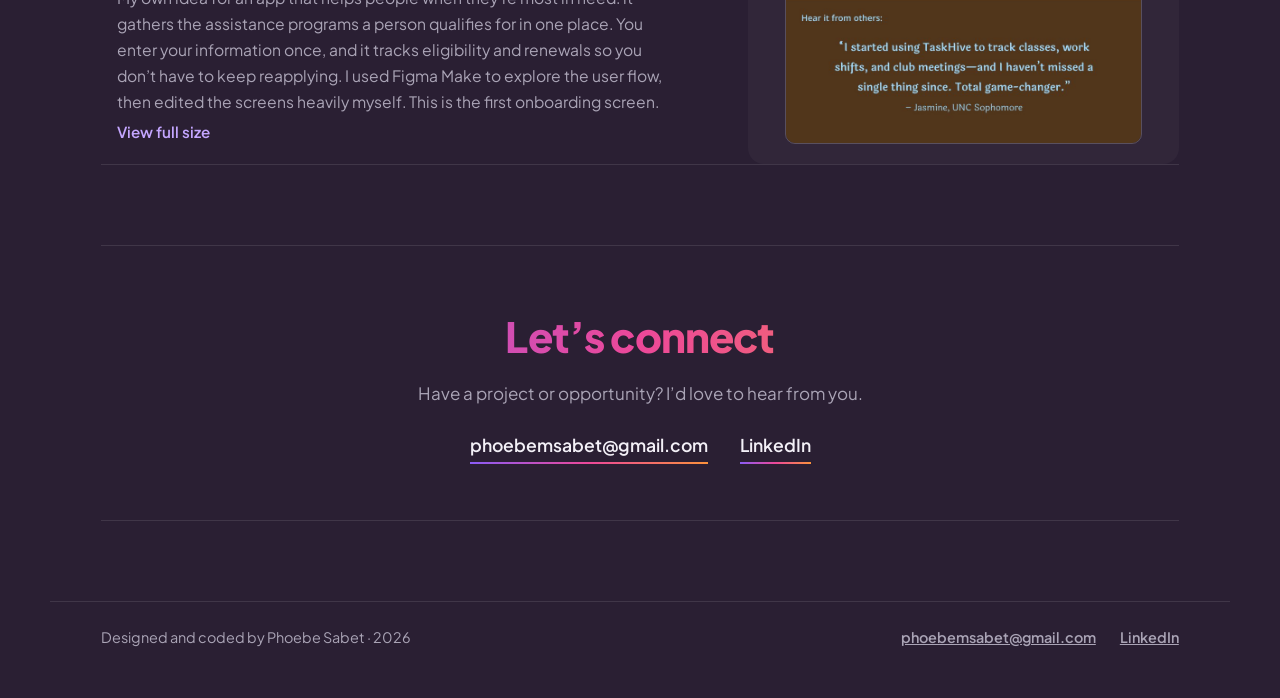
==== commit a8faa701: "Add files via upload" ====
--- a/index.html
+++ b/index.html
@@ -96,12 +96,12 @@
           <figure class="design-preview"><img src="images/playground/taskhive-newsletter.jpg" width="786" height="1704" loading="lazy" alt="TaskHive newsletter with a Carolina blue background and yellow honeycomb shapes"></figure>
         </li>
         <li class="design">
-          <a class="design-link" href="images/playground/pandora-routines.jpg" target="_blank" rel="noopener">
-            <span class="design-name">Pandora routines</span>
-            <span class="design-line">A feature idea for Pandora: instead of setting an alarm, you set up music that starts playing and reminds you to time-block an activity. This is the routine home screen.</span>
+          <a class="design-link" href="images/playground/spoonflower-profile.jpg" target="_blank" rel="noopener">
+            <span class="design-name">Spoonflower brand profile</span>
+            <span class="design-line">A one-page profile I made of Spoonflower, a print-on-demand marketplace for independent pattern designers: what it is, why I like it, and a designer’s note on where its experience could improve, like saving favorites and previewing a pattern in your space. Header pattern: “Floral Bugs” by marushabelle on Spoonflower.</span>
             <span class="design-open">View full size</span>
           </a>
-          <figure class="design-preview"><img src="images/playground/pandora-routines.jpg" width="640" height="1136" loading="lazy" alt="Pandora screen listing routines such as Morning Music and Workout Boost"></figure>
+          <figure class="design-preview"><img src="images/playground/spoonflower-profile.jpg" width="800" height="1811" loading="lazy" alt="Spoonflower profile with a header of the colorful “Floral Bugs” beetle pattern by marushabelle, a navy title band, and sections titled What it is, Why I like it, and Why it’s great"></figure>
         </li>
         <li class="design">
           <a class="design-link" href="images/playground/vanguard-404.jpg" target="_blank" rel="noopener">
